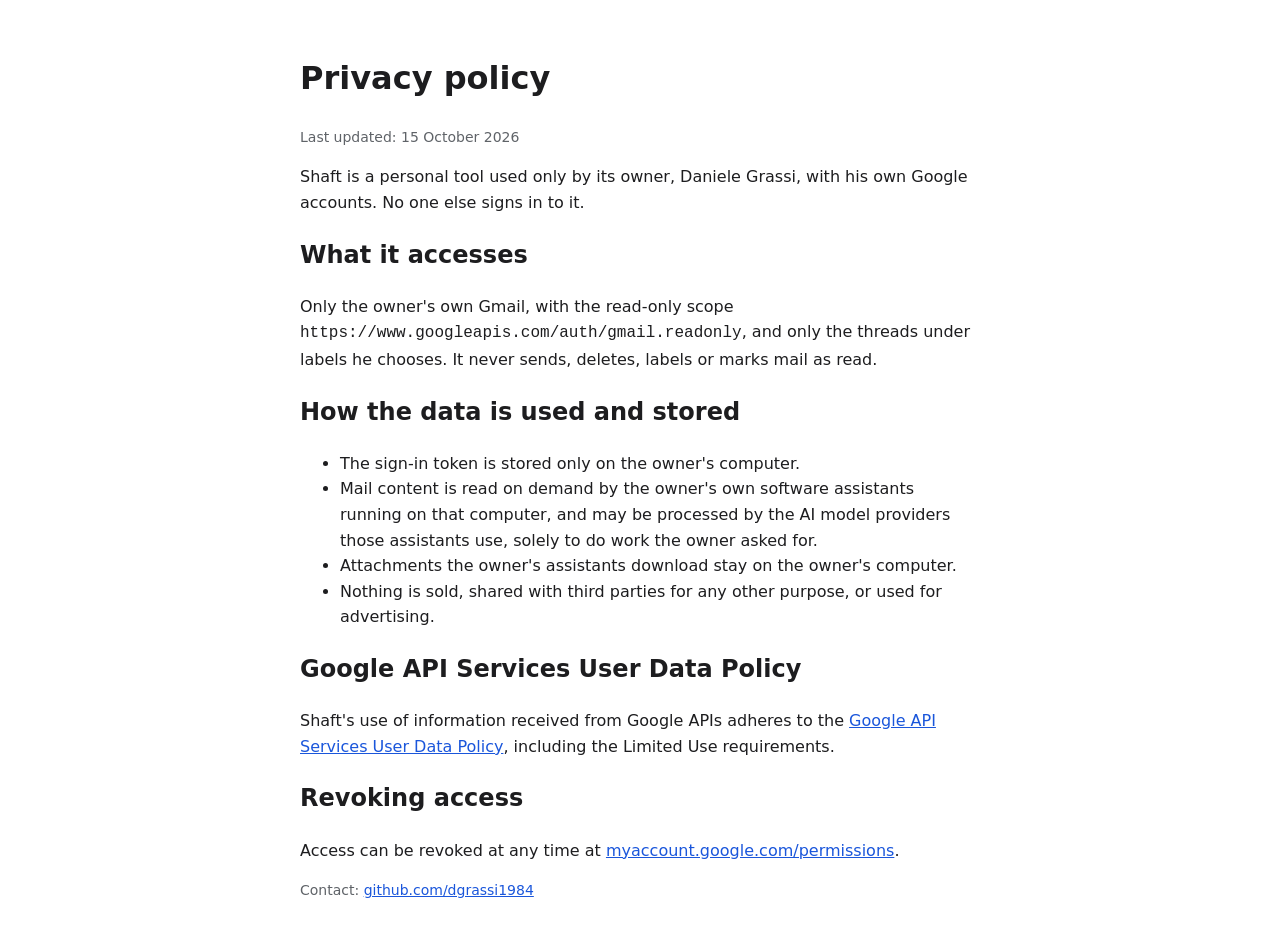
==== privacy.html @ 719ea9aa "Shaft: homepage and privacy policy for the Google OAuth consent screen Co-Authored-By: Claude Opus 5" ====
<!doctype html>
<html lang="en"><head><meta charset="utf-8"><meta name="viewport" content="width=device-width,initial-scale=1">
<title>Shaft privacy policy</title><link rel="stylesheet" href="style.css"></head>
<body>
<h1>Privacy policy</h1>
<p class="muted">Last updated: 15 October 2026</p>
<p>Shaft is a personal tool used only by its owner, Daniele Grassi, with his own Google accounts. No one else signs in to it.</p>
<h2>What it accesses</h2>
<p>Only the owner's own Gmail, with the read-only scope <code>https://www.googleapis.com/auth/gmail.readonly</code>, and only the threads under labels he chooses. It never sends, deletes, labels or marks mail as read.</p>
<h2>How the data is used and stored</h2>
<ul>
<li>The sign-in token is stored only on the owner's computer.</li>
<li>Mail content is read on demand by the owner's own software assistants running on that computer, and may be processed by the AI model providers those assistants use, solely to do work the owner asked for.</li>
<li>Attachments the owner's assistants download stay on the owner's computer.</li>
<li>Nothing is sold, shared with third parties for any other purpose, or used for advertising.</li>
</ul>
<h2>Google API Services User Data Policy</h2>
<p>Shaft's use of information received from Google APIs adheres to the <a href="https://developers.google.com/terms/api-services-user-data-policy">Google API Services User Data Policy</a>, including the Limited Use requirements.</p>
<h2>Revoking access</h2>
<p>Access can be revoked at any time at <a href="https://myaccount.google.com/permissions">myaccount.google.com/permissions</a>.</p>
<p class="muted">Contact: <a href="https://github.com/dgrassi1984">github.com/dgrassi1984</a></p>
</body></html>
---- style.css ----
:root{--bg:#fff;--fg:#1d1d1f;--muted:#5f6368;--link:#1a56db}
@media (prefers-color-scheme:dark){:root{--bg:#121212;--fg:#e8e8e8;--muted:#a0a0a0;--link:#8ab4f8}}
body{background:var(--bg);color:var(--fg);font:16px/1.6 -apple-system,system-ui,sans-serif;max-width:680px;margin:0 auto;padding:32px 16px}
a{color:var(--link)} p.muted{color:var(--muted);font-size:14px}
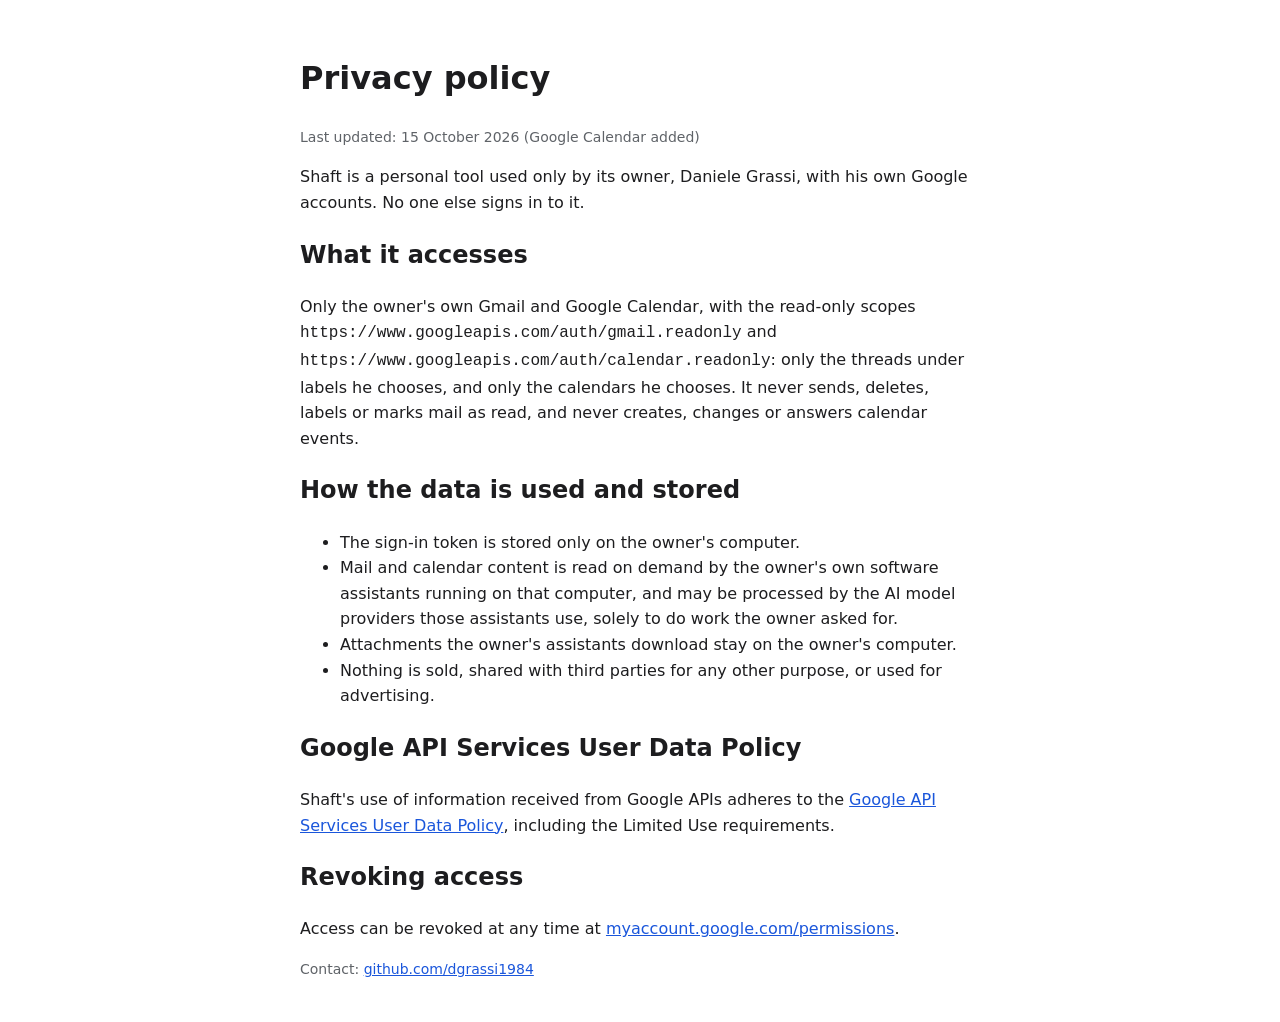
==== commit a46650ab: "Privacy policy and homepage: Google Calendar (read-only) added Co-Authored-By: Claude Opus 5.5 <nore" ====
--- a/privacy.html
+++ b/privacy.html
@@ -3,14 +3,14 @@
 <title>Shaft privacy policy</title><link rel="stylesheet" href="style.css"></head>
 <body>
 <h1>Privacy policy</h1>
-<p class="muted">Last updated: 15 October 2026</p>
+<p class="muted">Last updated: 15 October 2026 (Google Calendar added)</p>
 <p>Shaft is a personal tool used only by its owner, Daniele Grassi, with his own Google accounts. No one else signs in to it.</p>
 <h2>What it accesses</h2>
-<p>Only the owner's own Gmail, with the read-only scope <code>https://www.googleapis.com/auth/gmail.readonly</code>, and only the threads under labels he chooses. It never sends, deletes, labels or marks mail as read.</p>
+<p>Only the owner's own Gmail and Google Calendar, with the read-only scopes <code>https://www.googleapis.com/auth/gmail.readonly</code> and <code>https://www.googleapis.com/auth/calendar.readonly</code>: only the threads under labels he chooses, and only the calendars he chooses. It never sends, deletes, labels or marks mail as read, and never creates, changes or answers calendar events.</p>
 <h2>How the data is used and stored</h2>
 <ul>
 <li>The sign-in token is stored only on the owner's computer.</li>
-<li>Mail content is read on demand by the owner's own software assistants running on that computer, and may be processed by the AI model providers those assistants use, solely to do work the owner asked for.</li>
+<li>Mail and calendar content is read on demand by the owner's own software assistants running on that computer, and may be processed by the AI model providers those assistants use, solely to do work the owner asked for.</li>
 <li>Attachments the owner's assistants download stay on the owner's computer.</li>
 <li>Nothing is sold, shared with third parties for any other purpose, or used for advertising.</li>
 </ul>
